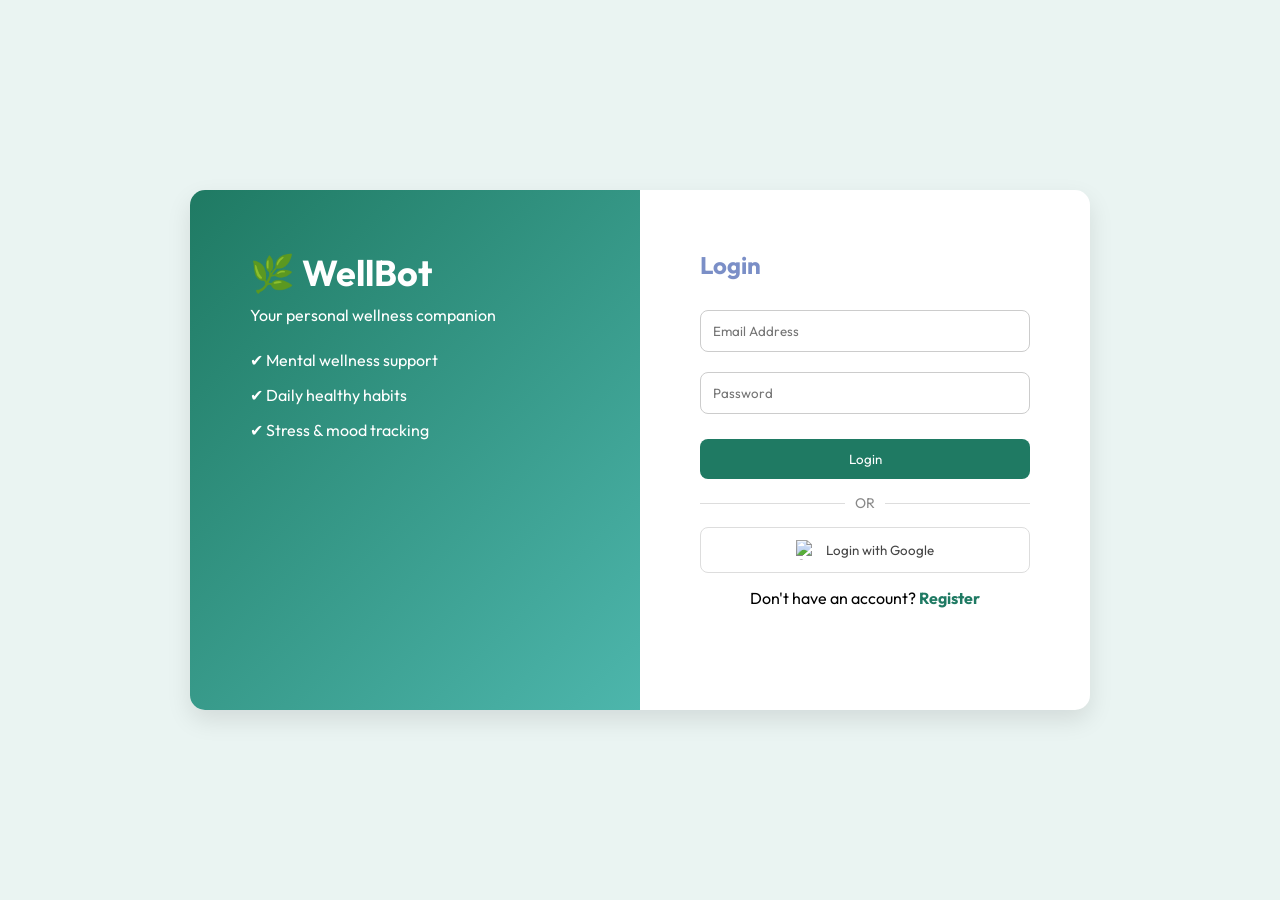
==== Wellness Chatbot/login.html @ af9513e6 "Add files via upload" ====
<!DOCTYPE html>
<html lang="en">

<head>
  <meta charset="UTF-8">
  <title>WellBot | Login</title>
  <link rel="stylesheet" href="register.css">
  <style>
    .right h2 {
      color: #7b8fc7 !important;
      background: none !important;
      -webkit-text-fill-color: unset !important;
    }
  </style>
</head>

<body>

  <div class="container">

    <!-- Left Section -->
    <div class="left">
      <h1>🌿 WellBot</h1>
      <p>Your personal wellness companion</p>

      <ul>
        <li>✔ Mental wellness support</li>
        <li>✔ Daily healthy habits</li>
        <li>✔ Stress & mood tracking</li>
      </ul>
    </div>

    <!-- Right Section -->
    <div class="right">
      <h2>Login</h2>

      <input id="loginEmail" type="email" placeholder="Email Address">
      <input id="loginPassword" type="password" placeholder="Password">

      <button id="loginSubmitBtn">Login</button>

      <div class="separator">
        <hr> <span>OR</span>
        <hr>
      </div>

      <button id="googleLoginBtn" class="google-btn">
        <img src="https://www.gstatic.com/firebasejs/ui/2.0.0/images/auth/google.svg" alt="Google icon">
        Login with Google
      </button>

      <p class="link-text">
        Don't have an account? <span id="registerLink">Register</span>
      </p>
    </div>

  </div>

  <script src="login.js"></script>
</body>

</html>
---- Wellness Chatbot/register.css ----
@import url('https://fonts.googleapis.com/css2?family=Outfit:wght@300;400;600&display=swap');

* {
  margin: 0;
  padding: 0;
  box-sizing: border-box;
  font-family: 'Outfit', sans-serif;
}

body {
  background: #eaf4f2;
  height: 100vh;
  display: flex;
  align-items: center;
  justify-content: center;
}

.container {
  width: 900px;
  height: 520px;
  background: white;
  display: flex;
  border-radius: 15px;
  box-shadow: 0 10px 25px rgba(0, 0, 0, 0.1);
  overflow: hidden;
}

button:hover {
  transform: translateY(-2px);
  box-shadow: 0 5px 15px rgba(116, 185, 255, 0.4);
}

.google-btn {
  background: white !important;
  color: #444 !important;
  border: 1px solid #ddd !important;
  display: flex;
  align-items: center;
  justify-content: center;
  gap: 10px;
}

.google-btn img {
  width: 20px;
  height: 20px;
}

.google-btn:hover {
  background: #f8f9fa !important;
  box-shadow: 0 5px 15px rgba(0, 0, 0, 0.1) !important;
}

.separator {
  display: flex;
  align-items: center;
  text-align: center;
  margin: 15px 0;
  color: #888;
  font-size: 14px;
}

.separator hr {
  flex: 1;
  border: none;
  border-top: 1px solid #ddd;
}

.separator span {
  padding: 0 10px;
}

/* Left Section */
.left {
  width: 50%;
  background: linear-gradient(135deg, #1f7a63, #4db6ac);
  color: white;
  padding: 60px;
}

.left h1 {
  font-size: 36px;
  margin-bottom: 10px;
}

.left p {
  margin-bottom: 25px;
}

.left ul li {
  margin: 15px 0;
  list-style: none;
}

/* Right Section */
.right {
  width: 50%;
  padding: 60px;
}

.right h2 {
  margin-bottom: 20px;
  color: #1f7a63;
}

.right input,
.right select {
  width: 100%;
  padding: 12px;
  margin: 10px 0;
  border-radius: 8px;
  border: 1px solid #ccc;
}

.right button {
  width: 100%;
  padding: 12px;
  margin-top: 15px;
  background: #1f7a63;
  color: white;
  border: none;
  border-radius: 8px;
  cursor: pointer;
}

.link-text {
  margin-top: 15px;
  text-align: center;
}

.link-text span {
  color: #1f7a63;
  cursor: pointer;
  font-weight: bold;
}
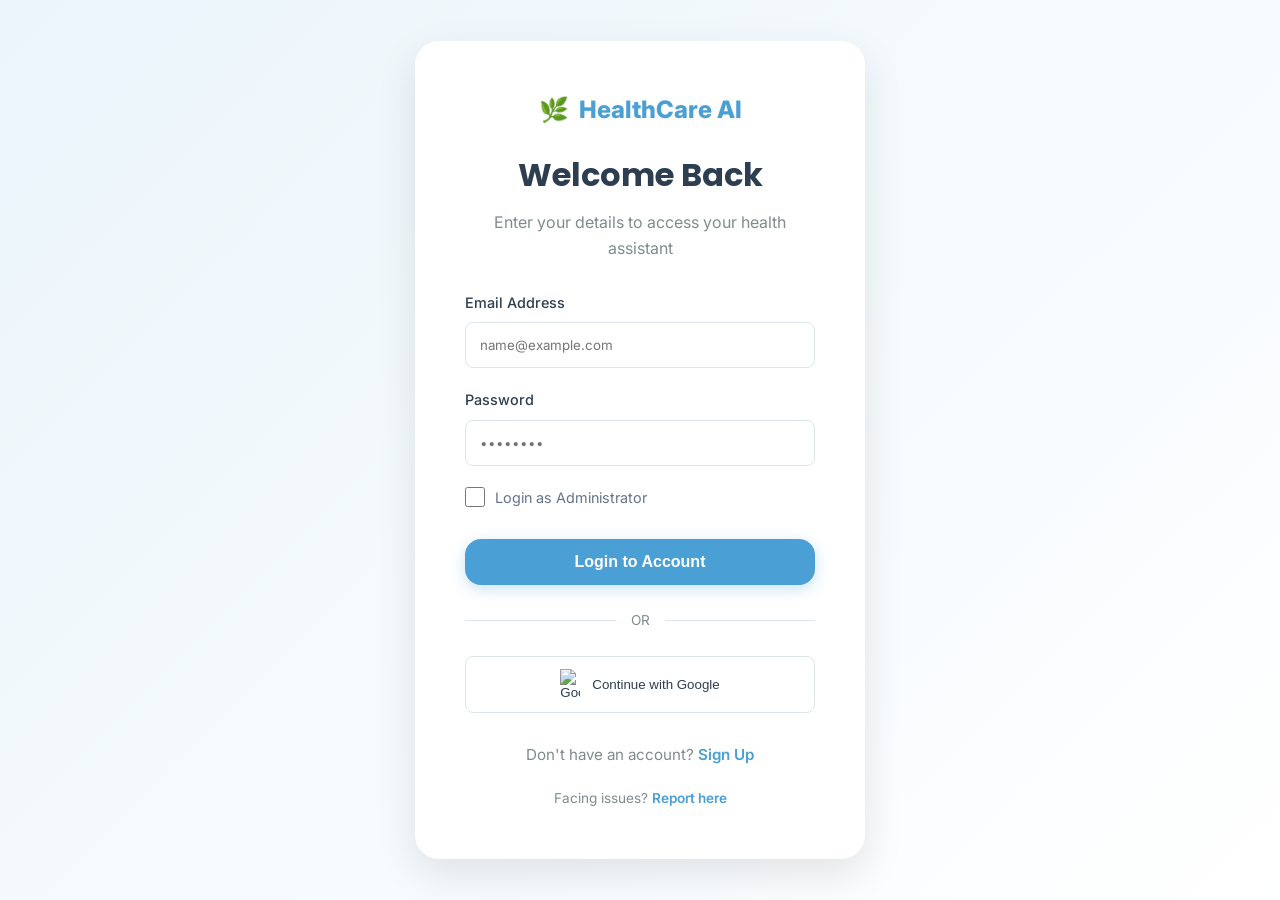
==== commit 55b47855: "Add files via upload" ====
--- a/Wellness Chatbot/login.html
+++ b/Wellness Chatbot/login.html
@@ -3,60 +3,221 @@
 
 <head>
   <meta charset="UTF-8">
-  <title>WellBot | Login</title>
-  <link rel="stylesheet" href="register.css">
+  <meta name="viewport" content="width=device-width, initial-scale=1.0">
+  <title>Login | HealthCare AI</title>
+  <link href="https://fonts.googleapis.com/css2?family=Inter:wght@400;500;600&family=Poppins:wght@600;700&display=swap"
+    rel="stylesheet">
+  <link rel="stylesheet" href="healthcare.css">
   <style>
-    .right h2 {
-      color: #7b8fc7 !important;
-      background: none !important;
-      -webkit-text-fill-color: unset !important;
+    body {
+      background: linear-gradient(135deg, #EBF5FB 0%, #FFFFFF 100%);
+      height: 100vh;
+      display: flex;
+      align-items: center;
+      justify-content: center;
+    }
+
+    .auth-container {
+      background: var(--white);
+      padding: 50px;
+      border-radius: var(--radius-lg);
+      box-shadow: var(--shadow-hover);
+      width: 100%;
+      max-width: 450px;
+      text-align: center;
+    }
+
+    .auth-header h2 {
+      margin: 20px 0 10px;
+      font-size: 2rem;
+      color: var(--text-dark);
+    }
+
+    .auth-header p {
+      color: var(--text-muted);
+      margin-bottom: 30px;
+    }
+
+    .input-group {
+      margin-bottom: 20px;
+      text-align: left;
+    }
+
+    .input-group label {
+      display: block;
+      margin-bottom: 8px;
+      font-weight: 500;
+      font-size: 0.9rem;
+    }
+
+    .input-group input {
+      width: 100%;
+      padding: 14px;
+      border: 1px solid #DDE4EE;
+      border-radius: var(--radius-sm);
+      font-family: inherit;
+      transition: var(--transition);
+    }
+
+    .input-group input:focus {
+      outline: none;
+      border-color: var(--primary);
+      box-shadow: 0 0 0 4px var(--primary-light);
+    }
+
+    .auth-btn {
+      width: 100%;
+      padding: 14px;
+      margin-top: 10px;
+    }
+
+    .separator {
+      margin: 25px 0;
+      display: flex;
+      align-items: center;
+      color: var(--text-muted);
+      font-size: 0.85rem;
+    }
+
+    .separator::before,
+    .separator::after {
+      content: "";
+      flex: 1;
+      height: 1px;
+      background: #DDE4EE;
+    }
+
+    .separator span {
+      padding: 0 15px;
+    }
+
+    .google-btn {
+      width: 100%;
+      background: white;
+      border: 1px solid #DDE4EE;
+      color: var(--text-dark);
+      display: flex;
+      align-items: center;
+      justify-content: center;
+      gap: 12px;
+      padding: 12px;
+      border-radius: var(--radius-sm);
+      cursor: pointer;
+      transition: var(--transition);
+    }
+
+    .google-btn:hover {
+      background: #F8FBFE;
+    }
+
+    .auth-footer {
+      margin-top: 30px;
+      color: var(--text-muted);
+      font-size: 0.95rem;
+    }
+
+    .auth-footer a {
+      color: var(--primary);
+      font-weight: 600;
     }
   </style>
 </head>
 
 <body>
 
-  <div class="container">
-
-    <!-- Left Section -->
-    <div class="left">
-      <h1>🌿 WellBot</h1>
-      <p>Your personal wellness companion</p>
-
-      <ul>
-        <li>✔ Mental wellness support</li>
-        <li>✔ Daily healthy habits</li>
-        <li>✔ Stress & mood tracking</li>
-      </ul>
-    </div>
-
-    <!-- Right Section -->
-    <div class="right">
-      <h2>Login</h2>
-
-      <input id="loginEmail" type="email" placeholder="Email Address">
-      <input id="loginPassword" type="password" placeholder="Password">
-
-      <button id="loginSubmitBtn">Login</button>
-
-      <div class="separator">
-        <hr> <span>OR</span>
-        <hr>
+  <div class="auth-container">
+    <div class="logo" style="justify-content: center; margin-bottom: 10px;">
+      <span>🌿</span> HealthCare AI
+    </div>
+    <div class="auth-header">
+      <h2>Welcome Back</h2>
+      <p>Enter your details to access your health assistant</p>
+    </div>
+
+    <div class="input-group">
+      <label>Email Address</label>
+      <input type="email" id="loginEmail" placeholder="name@example.com">
+    </div>
+    <div class="input-group">
+      <label>Password</label>
+      <input type="password" id="loginPassword" placeholder="••••••••">
+    </div>
+
+    <!-- Admin Logic UI -->
+    <div style="margin-bottom: 20px; text-align: left; display: flex; align-items: center; gap: 10px;">
+      <input type="checkbox" id="adminMode" style="width: 20px; height: 20px; cursor: pointer;">
+      <label for="adminMode" style="margin-bottom: 0; cursor: pointer; color: #64748B; font-size: 0.9rem;">Login as
+        Administrator</label>
+    </div>
+
+    <button id="loginSubmitBtn" class="btn btn-primary auth-btn">Login to Account</button>
+
+    <div class="separator"><span>OR</span></div>
+
+    <button id="googleLoginBtn" class="google-btn">
+      <img src="https://www.gstatic.com/firebasejs/ui/2.0.0/images/auth/google.svg" alt="Google" width="20">
+      Continue with Google
+    </button>
+
+    <div class="auth-footer">
+      Don't have an account? <a href="/register" id="registerLink">Sign Up</a>
+      <p style="margin-top: 20px; font-size: 0.85rem;">
+        Facing issues? <a href="#" onclick="openReportModal()" style="color: var(--primary);">Report here</a>
+      </p>
+    </div>
+  </div>
+
+  <!-- Report Issue Modal -->
+  <div id="reportModal"
+    style="display:none; position:fixed; top:0; left:0; width:100%; height:100%; background:rgba(0,0,0,0.5); z-index:1000; align-items:center; justify-content:center;">
+    <div style="background:white; padding:30px; border-radius:12px; width:100%; max-width:400px; text-align:left;">
+      <h3 style="margin-top:0;">Report an Issue</h3>
+      <p style="color:#64748B; font-size:0.9rem; margin-bottom:20px;">Let us know what problem you're facing, and our
+        admin will assist you.</p>
+
+      <div class="input-group">
+        <label>Your Email</label>
+        <input type="email" id="reportEmail" placeholder="name@example.com">
       </div>
-
-      <button id="googleLoginBtn" class="google-btn">
-        <img src="https://www.gstatic.com/firebasejs/ui/2.0.0/images/auth/google.svg" alt="Google icon">
-        Login with Google
-      </button>
-
-      <p class="link-text">
-        Don't have an account? <span id="registerLink">Register</span>
-      </p>
-    </div>
-
+      <div class="input-group">
+        <label>Describe the issue</label>
+        <textarea id="reportText"
+          style="width:100%; height:100px; padding:12px; border:1px solid #DDE4EE; border-radius:8px; font-family:inherit; resize:none;"
+          placeholder="e.g. Can't login, password reset not working..."></textarea>
+      </div>
+
+      <button onclick="submitReport()" class="btn btn-primary" style="width:100%; padding:14px; margin-top:10px;">Submit
+        Report</button>
+      <button onclick="closeReportModal()"
+        style="width:100%; background:none; border:none; color:#64748B; margin-top:15px; cursor:pointer; font-size:0.9rem;">Cancel</button>
+    </div>
   </div>
 
   <script src="login.js"></script>
+  <script>
+    function openReportModal() { document.getElementById('reportModal').style.display = 'flex'; }
+    function closeReportModal() { document.getElementById('reportModal').style.display = 'none'; }
+
+    async function submitReport() {
+      const email = document.getElementById('reportEmail').value;
+      const issue = document.getElementById('reportText').value;
+
+      if (!email || !issue) return alert("Please fill in all fields.");
+
+      const response = await fetch('/api/report-issue', {
+        method: 'POST',
+        headers: { 'Content-Type': 'application/json' },
+        body: JSON.stringify({ email, issue })
+      });
+
+      if (response.ok) {
+        alert("Issue reported successfully. Admin will look into it.");
+        closeReportModal();
+      } else {
+        alert("Failed to report issue. Please try again later.");
+      }
+    }
+  </script>
 </body>
 
 </html>
--- a/Wellness Chatbot/healthcare.css
+++ b/Wellness Chatbot/healthcare.css
@@ -0,0 +1,428 @@
+:root {
+    --primary: #4A9FD4;
+    --primary-rgb: 74, 159, 212;
+    --primary-light: #EBF5FB;
+    --secondary: #6CC7A6;
+    --secondary-light: #E8F8F2;
+    --accent: #FF8A80;
+    --text-dark: #2C3E50;
+    --text-muted: #7F8C8D;
+    --bg-light: #F8FBFE;
+    --white: #FFFFFF;
+    --card-bg: #FFFFFF;
+    --sidebar-bg: #FFFFFF;
+    --border-color: #DDE4EE;
+    --shadow: 0 10px 30px rgba(0, 0, 0, 0.05);
+    --shadow-hover: 0 15px 40px rgba(0, 0, 0, 0.1);
+    --radius-sm: 8px;
+    --radius-md: 16px;
+    --radius-lg: 24px;
+    --transition: all 0.3s ease;
+}
+
+/* Dark Theme */
+body.dark-theme {
+    --bg-light: #000000;
+    /* True black background */
+    --text-dark: #F1F5F9;
+    --text-muted: #94A3B8;
+    --white: #1E293B;
+    --card-bg: #111827;
+    --sidebar-bg: #000000;
+    --border-color: #334155;
+    --shadow: 0 10px 40px rgba(0, 0, 0, 0.4);
+}
+
+/* Blue Theme */
+body.blue-theme {
+    --primary: #0AA6C2;
+    --primary-rgb: 10, 166, 194;
+    --bg-light: #E0F2FE;
+    --primary-light: #BAE6FD;
+    --card-bg: #F8FAFC;
+}
+
+/* Wellness Green Theme */
+body.green-theme {
+    --primary: #059669;
+    --primary-rgb: 5, 150, 105;
+    --primary-light: #D1FAE5;
+    --secondary: #10B981;
+    --secondary-light: #A7F3D0;
+    --bg-light: #ECFDF5;
+    --card-bg: #FFFFFF;
+    --accent: #F59E0B;
+}
+
+/* Glassmorphism */
+.glass-card {
+    background: rgba(var(--primary-rgb), 0.05);
+    backdrop-filter: blur(12px);
+    -webkit-backdrop-filter: blur(12px);
+    border: 1px solid rgba(255, 255, 255, 0.15);
+    border-radius: var(--radius-md);
+    box-shadow: 0 8px 32px rgba(0, 0, 0, 0.06);
+}
+
+/* Animations */
+@keyframes fadeIn {
+    from {
+        opacity: 0;
+        transform: translateY(10px);
+    }
+
+    to {
+        opacity: 1;
+        transform: translateY(0);
+    }
+}
+
+@keyframes slideUp {
+    from {
+        opacity: 0;
+        transform: translateY(30px);
+    }
+
+    to {
+        opacity: 1;
+        transform: translateY(0);
+    }
+}
+
+@keyframes slideInRight {
+    from {
+        opacity: 0;
+        transform: translateX(20px);
+    }
+
+    to {
+        opacity: 1;
+        transform: translateX(0);
+    }
+}
+
+@keyframes pulse {
+
+    0%,
+    100% {
+        transform: scale(1);
+    }
+
+    50% {
+        transform: scale(1.05);
+    }
+}
+
+@keyframes shimmer {
+    0% {
+        background-position: -200% 0;
+    }
+
+    100% {
+        background-position: 200% 0;
+    }
+}
+
+@keyframes float {
+
+    0%,
+    100% {
+        transform: translateY(0);
+    }
+
+    50% {
+        transform: translateY(-8px);
+    }
+}
+
+.fade-in {
+    animation: fadeIn 0.5s ease forwards;
+}
+
+.slide-up {
+    animation: slideUp 0.6s ease forwards;
+}
+
+.slide-in-right {
+    animation: slideInRight 0.4s ease forwards;
+}
+
+.pulse-hover:hover {
+    animation: pulse 0.6s ease;
+}
+
+.float-anim {
+    animation: float 3s ease-in-out infinite;
+}
+
+* {
+    margin: 0;
+    padding: 0;
+    box-sizing: border-box;
+}
+
+body {
+    font-family: 'Inter', 'Open Sans', sans-serif;
+    color: var(--text-dark);
+    line-height: 1.6;
+    background-color: var(--bg-light);
+    overflow-x: hidden;
+    transition: background-color 0.5s ease, color 0.3s ease;
+}
+
+h1,
+h2,
+h3,
+h4 {
+    font-family: 'Poppins', sans-serif;
+    font-weight: 700;
+}
+
+a {
+    text-decoration: none;
+    color: inherit;
+    transition: var(--transition);
+}
+
+ul {
+    list-style: none;
+}
+
+/* Button Styles */
+.btn {
+    display: inline-flex;
+    align-items: center;
+    justify-content: center;
+    padding: 12px 28px;
+    border-radius: var(--radius-md);
+    font-weight: 600;
+    cursor: pointer;
+    transition: var(--transition);
+    border: none;
+    font-size: 1rem;
+}
+
+.btn-primary {
+    background-color: var(--primary);
+    color: var(--white);
+    box-shadow: 0 4px 15px rgba(74, 159, 212, 0.3);
+}
+
+.btn-primary:hover {
+    background-color: #3B8AC0;
+    transform: translateY(-2px);
+    box-shadow: 0 6px 20px rgba(74, 159, 212, 0.4);
+}
+
+.btn-outline {
+    background-color: transparent;
+    border: 2px solid var(--primary);
+    color: var(--primary);
+}
+
+.btn-outline:hover {
+    background-color: var(--primary-light);
+    transform: translateY(-2px);
+}
+
+.btn-gradient {
+    background: linear-gradient(135deg, var(--primary), var(--secondary));
+    color: white;
+    border: none;
+    box-shadow: 0 4px 15px rgba(var(--primary-rgb), 0.3);
+    position: relative;
+    overflow: hidden;
+}
+
+.btn-gradient:hover {
+    transform: translateY(-2px);
+    box-shadow: 0 8px 25px rgba(var(--primary-rgb), 0.4);
+}
+
+.btn-gradient::after {
+    content: '';
+    position: absolute;
+    top: -50%;
+    left: -50%;
+    width: 200%;
+    height: 200%;
+    background: linear-gradient(transparent, rgba(255, 255, 255, 0.1), transparent);
+    transform: rotate(45deg);
+    transition: 0.5s;
+    opacity: 0;
+}
+
+.btn-gradient:hover::after {
+    opacity: 1;
+}
+
+/* Navbar */
+.navbar {
+    position: fixed;
+    top: 0;
+    left: 0;
+    width: 100%;
+    background-color: rgba(255, 255, 255, 0.9);
+    backdrop-filter: blur(10px);
+    padding: 15px 5%;
+    display: flex;
+    justify-content: space-between;
+    align-items: center;
+    z-index: 1000;
+    box-shadow: 0 2px 15px rgba(0, 0, 0, 0.03);
+}
+
+.logo {
+    font-size: 1.5rem;
+    font-weight: 800;
+    color: var(--primary);
+    display: flex;
+    align-items: center;
+    gap: 10px;
+}
+
+.nav-links {
+    display: flex;
+    gap: 30px;
+    align-items: center;
+}
+
+.nav-links a {
+    font-weight: 500;
+    color: var(--text-muted);
+}
+
+.nav-links a:hover,
+.nav-links a.active {
+    color: var(--primary);
+}
+
+.auth-btns {
+    display: flex;
+    gap: 15px;
+}
+
+/* Section Common */
+section {
+    padding: 100px 5%;
+}
+
+.section-title {
+    text-align: center;
+    margin-bottom: 60px;
+}
+
+.section-title h2 {
+    font-size: 2.5rem;
+    margin-bottom: 20px;
+}
+
+.section-title p {
+    color: var(--text-muted);
+    font-size: 1.1rem;
+    max-width: 600px;
+    margin: 0 auto;
+}
+
+/* Utils */
+.container {
+    max-width: 1200px;
+    margin: 0 auto;
+}
+
+.text-primary {
+    color: var(--primary);
+}
+
+.text-secondary {
+    color: var(--secondary);
+}
+
+/* Responsive Sidebar */
+@media (max-width: 768px) {
+    .sidebar {
+        width: 60px !important;
+        padding: 15px 8px !important;
+        overflow: hidden;
+    }
+
+    .sidebar .nav-item span,
+    .sidebar .logo span:not(:first-child),
+    .sidebar .control-group label,
+    .sidebar .control-group select,
+    .sidebar .sidebar-controls {
+        display: none;
+    }
+
+    .sidebar .nav-item {
+        justify-content: center;
+        padding: 12px !important;
+    }
+
+    .sidebar .nav-item i {
+        font-size: 1.2rem;
+        margin: 0 !important;
+    }
+
+    .dashboard-main,
+    .main-content {
+        margin-left: 60px !important;
+        padding: 20px !important;
+    }
+}
+
+/* Immersive Chatbot Message Styles */
+.chat-message {
+    margin-bottom: 16px;
+    max-width: 80%;
+    padding: 14px 18px;
+    border-radius: 16px;
+    line-height: 1.6;
+    animation: slideUp 0.3s ease;
+    clear: both;
+}
+
+@keyframes slideUp {
+    from {
+        opacity: 0;
+        transform: translateY(10px);
+    }
+
+    to {
+        opacity: 1;
+        transform: translateY(0);
+    }
+}
+
+.user-message {
+    background: linear-gradient(135deg, var(--primary), var(--secondary));
+    color: white;
+    align-self: flex-end;
+    float: right;
+    border-bottom-right-radius: 4px;
+    box-shadow: 0 3px 12px rgba(var(--primary-rgb), 0.2);
+}
+
+.bot-message {
+    background: var(--card-bg);
+    border: 1px solid var(--border-color);
+    align-self: flex-start;
+    float: left;
+    color: var(--text-dark);
+    border-bottom-left-radius: 4px;
+    box-shadow: 0 2px 8px rgba(0, 0, 0, 0.04);
+}
+
+.msg-meta {
+    font-size: 0.7rem;
+    opacity: 0.6;
+    margin-top: 6px;
+    display: block;
+    text-align: right;
+}
+
+.chat-area::after {
+    content: "";
+    display: table;
+    clear: both;
+}
